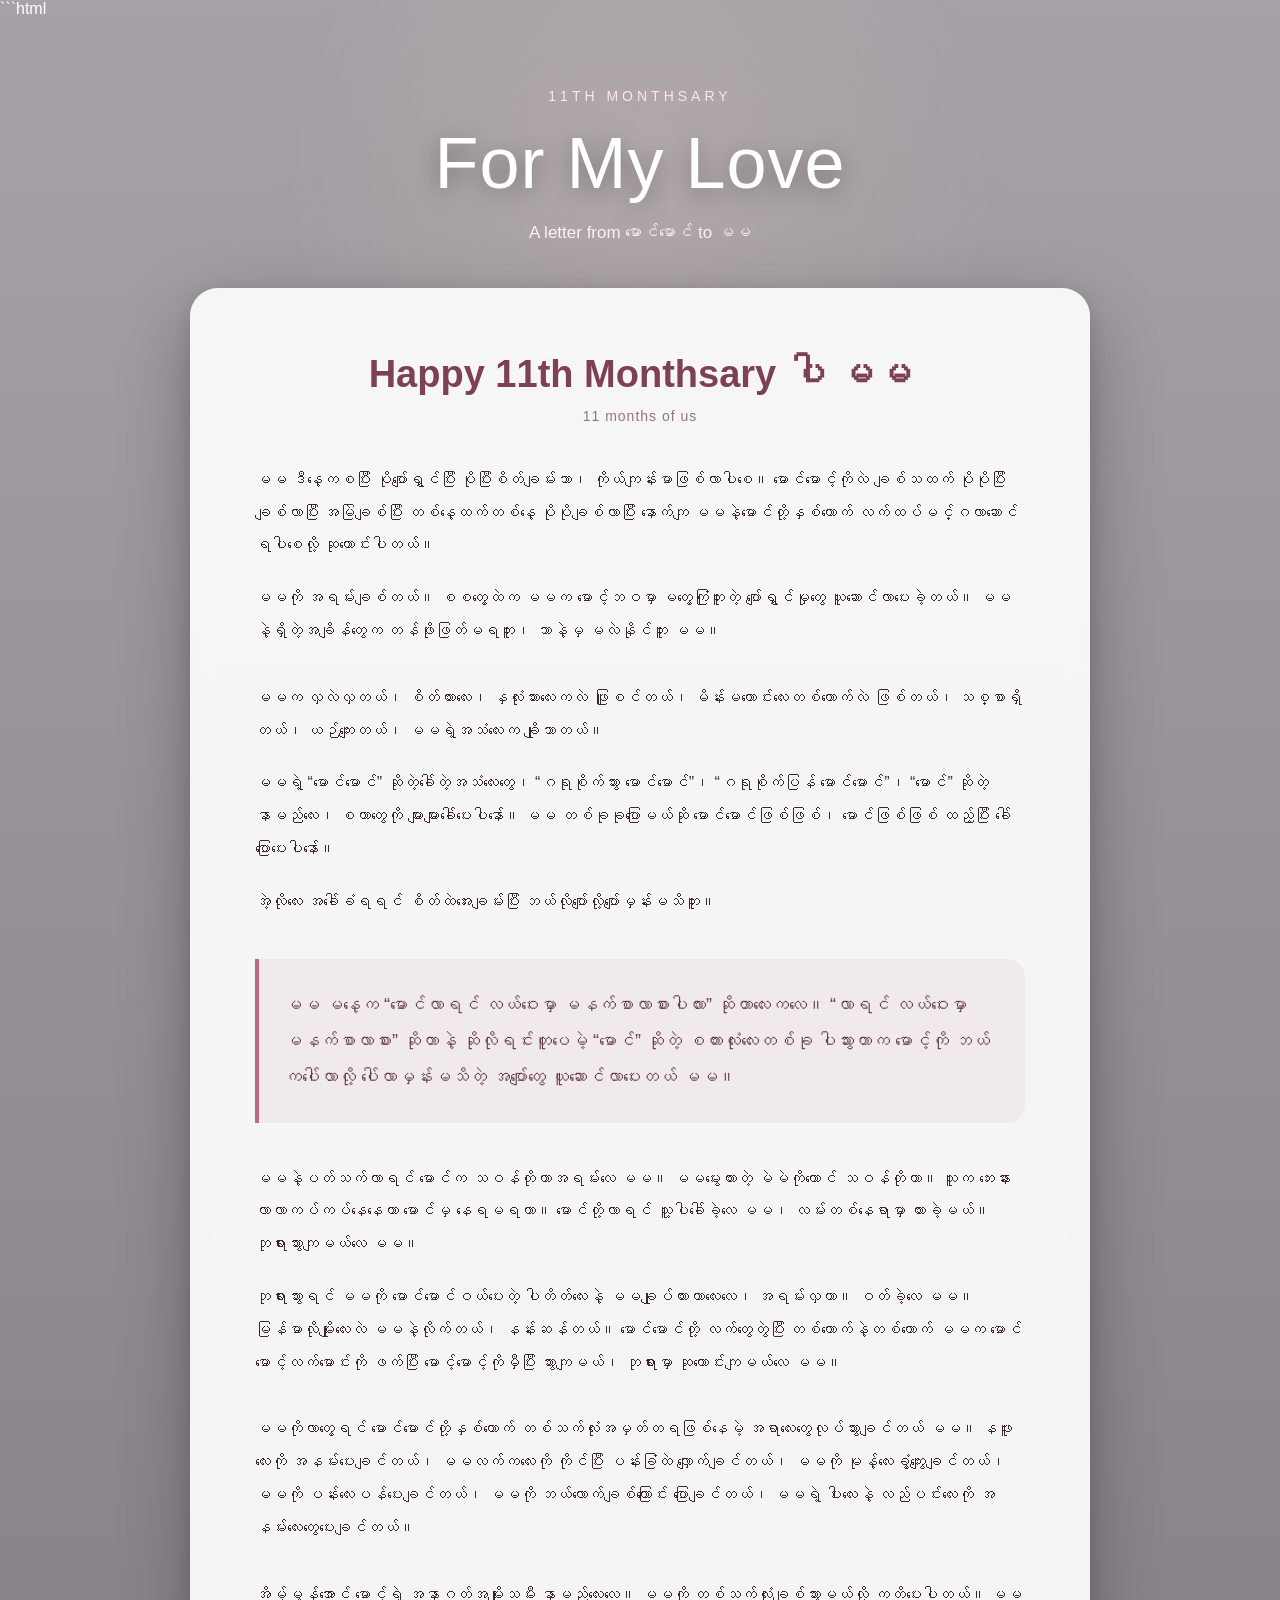
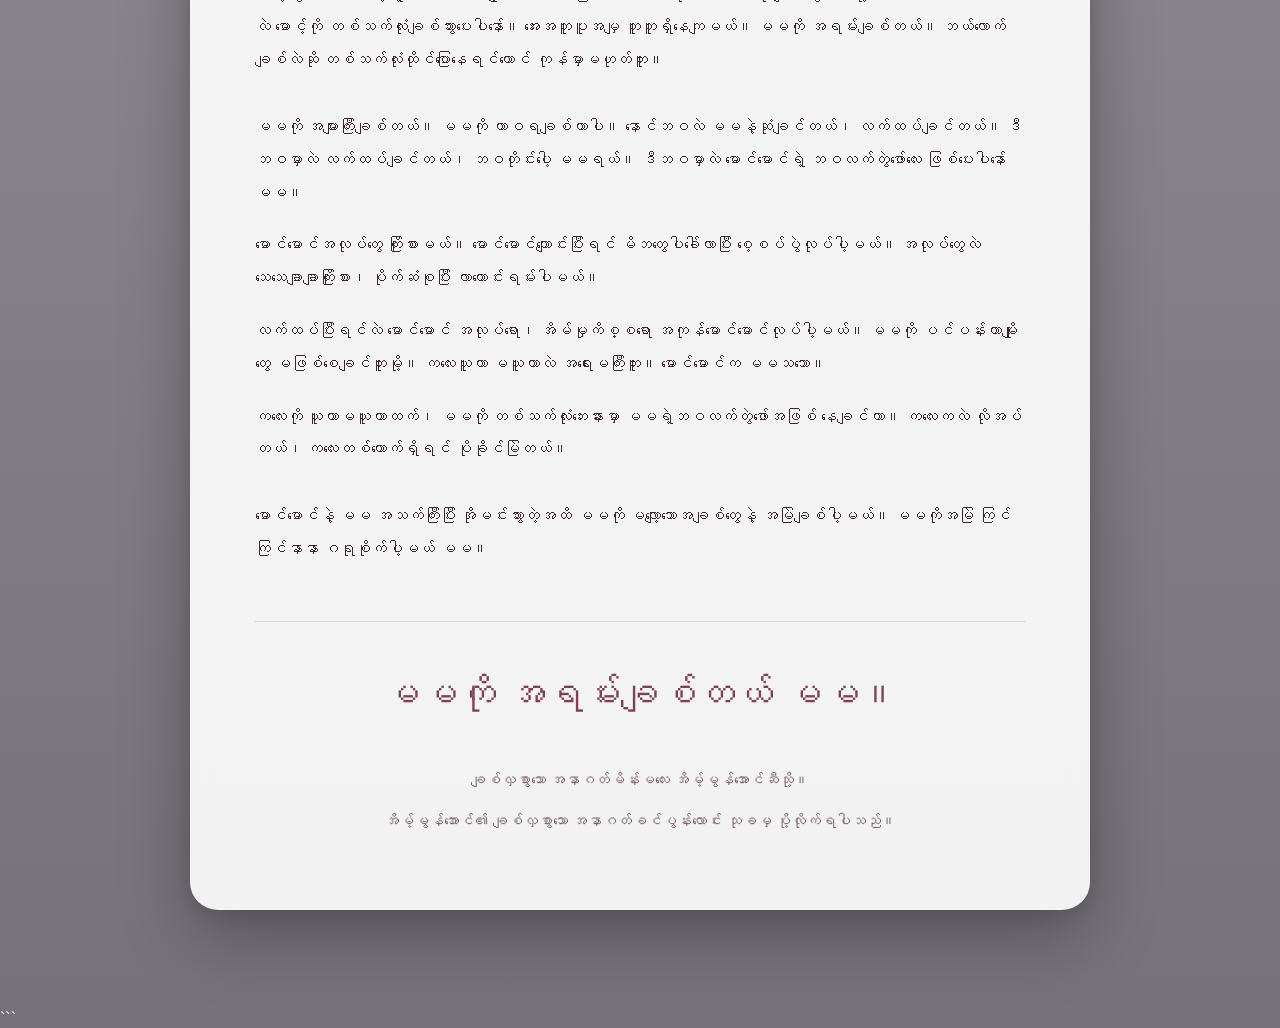
==== love.html @ 1c74883e "Add files via upload" ====
﻿```html
<!DOCTYPE html>
<html lang="my">

<head>
    <meta charset="UTF-8">
    <meta name="viewport" content="width=device-width, initial-scale=1.0">

    <title>For My Love | 11th Monthsary</title>

    <style>

        * {
            margin: 0;
            padding: 0;
            box-sizing: border-box;
        }

        html {
            scroll-behavior: smooth;
        }

        body {
            font-family: "Noto Sans Myanmar", "Myanmar Text", sans-serif;
            color: #fff;
            min-height: 100vh;
            background:
                linear-gradient(
                    rgba(20, 10, 25, 0.38),
                    rgba(20, 10, 25, 0.58)
                ),
                url("love-bg.jpg") center center / cover fixed no-repeat;
        }

        /* Soft overlay */

        body::before {
            content: "";
            position: fixed;
            inset: 0;
            background:
                radial-gradient(
                    circle at 50% 20%,
                    rgba(255, 220, 190, 0.16),
                    transparent 38%
                );
            pointer-events: none;
            z-index: -1;
        }

        /* Main */

        .page {
            width: 100%;
            min-height: 100vh;
            padding: 70px 20px 100px;
        }

        .container {
            width: min(900px, 100%);
            margin: auto;
        }

        /* Header */

        .intro {
            text-align: center;
            margin-bottom: 45px;
            animation: fadeDown 1.2s ease;
        }

        .small-title {
            font-size: 14px;
            letter-spacing: 4px;
            text-transform: uppercase;
            color: #ffe5ee;
            margin-bottom: 18px;
        }

        .intro h1 {
            font-size: clamp(38px, 7vw, 72px);
            font-weight: 500;
            letter-spacing: 1px;
            line-height: 1.15;
            text-shadow: 0 5px 25px rgba(0,0,0,0.35);
        }

        .intro p {
            margin-top: 18px;
            font-size: 17px;
            color: #fff1f5;
        }

        /* Letter */

        .letter {
            background: rgba(255, 255, 255, 0.91);
            color: #3b2630;
            border-radius: 28px;
            padding: clamp(28px, 6vw, 65px);
            box-shadow:
                0 25px 70px rgba(0, 0, 0, 0.28),
                0 5px 20px rgba(0, 0, 0, 0.12);

            backdrop-filter: blur(10px);
            -webkit-backdrop-filter: blur(10px);

            animation: fadeUp 1.3s ease;
        }

        .letter-top {
            text-align: center;
            margin-bottom: 40px;
        }

        .letter-top h2 {
            font-size: clamp(25px, 5vw, 38px);
            font-weight: 600;
            color: #7d4054;
            margin-bottom: 12px;
        }

        .letter-top span {
            display: block;
            font-size: 14px;
            color: #96727d;
            letter-spacing: 1px;
        }

        /* Sections */

        .section {
            margin-bottom: 34px;
        }

        .section p {
            font-size: 16px;
            line-height: 2.05;
            margin-bottom: 20px;
            text-align: left;
        }

        .section p:last-child {
            margin-bottom: 0;
        }

        /* Important sentence */

        .highlight {
            margin: 40px 0;
            padding: 28px 25px;
            border-left: 4px solid #b86b83;
            background: rgba(184, 107, 131, 0.08);
            border-radius: 0 18px 18px 0;
        }

        .highlight p {
            margin: 0;
            font-size: 18px;
            line-height: 2;
            color: #633b49;
        }

        /* Ending */

        .ending {
            text-align: center;
            margin-top: 55px;
            padding-top: 38px;
            border-top: 1px solid rgba(125, 64, 84, 0.2);
        }

        .ending-main {
            font-size: clamp(24px, 5vw, 38px);
            color: #7d4054;
            line-height: 1.8;
            margin-bottom: 35px;
        }

        .signature {
            font-size: 15px;
            line-height: 2.2;
            color: #745560;
        }

        .signature p {
            margin-bottom: 8px;
        }

        /* Bottom */

        .bottom {
            text-align: center;
            margin-top: 45px;
        }

        .bottom a {
            display: inline-block;
            padding: 14px 28px;
            border: 1px solid rgba(255,255,255,0.7);
            border-radius: 999px;
            color: white;
            text-decoration: none;
            background: rgba(60, 25, 40, 0.3);
            backdrop-filter: blur(8px);
            transition: 0.3s ease;
        }

        .bottom a:hover {
            background: rgba(255,255,255,0.18);
            transform: translateY(-3px);
        }

        /* Animations */

        @keyframes fadeDown {

            from {
                opacity: 0;
                transform: translateY(-25px);
            }

            to {
                opacity: 1;
                transform: translateY(0);
            }
        }

        @keyframes fadeUp {

            from {
                opacity: 0;
                transform: translateY(35px);
            }

            to {
                opacity: 1;
                transform: translateY(0);
            }
        }

        /* Mobile */

        @media (max-width: 600px) {

            .page {
                padding: 45px 13px 70px;
            }

            .intro {
                margin-bottom: 30px;
            }

            .intro p {
                font-size: 15px;
            }

            .letter {
                padding: 27px 20px;
                border-radius: 22px;
            }

            .section p {
                font-size: 15px;
                line-height: 2;
            }

            .highlight {
                padding: 22px 18px;
                margin: 30px 0;
            }

            .highlight p {
                font-size: 16px;
            }

            .signature {
                font-size: 14px;
            }
        }

    </style>
</head>

<body>

    <main class="page">

        <div class="container">

            <header class="intro">

                <div class="small-title">
                    11th Monthsary
                </div>

                <h1>
                    For My Love
                </h1>

                <p>
                    A letter from မောင်မောင် to မမ
                </p>

            </header>


            <article class="letter">

                <div class="letter-top">

                    <h2>
                        Happy 11th Monthsary ပါ မမ
                    </h2>

                    <span>
                        11 months of us
                    </span>

                </div>


                <section class="section">

                    <p>
                        မမ ဒီနေ့ကစပြီး ပိုပျော်ရွှင်ပြီး ပိုပြီးစိတ်ချမ်းသာ၊ ကိုယ်ကျန်းမာဖြစ်လာပါစေ။
                        မောင်မောင့်ကိုလဲ ချစ်သထက် ပိုပိုပြီးချစ်လာပြီး အမြဲချစ်ပြီး
                        တစ်နေ့ထက်တစ်နေ့ ပိုပိုချစ်လာပြီး နောက်ကျ မမနဲ့မောင်တို့နှစ်ယောက်
                        လက်ထပ်မင်္ဂလာဆောင်ရပါစေလို့ ဆုတောင်းပါတယ်။
                    </p>

                    <p>
                        မမကို အရမ်းချစ်တယ်။ စစတွေ့ထဲက မမက မောင့်ဘဝမှာ မတွေ့ကြုံဘူးတဲ့
                        ပျော်ရွှင်မှုတွေ ယူဆောင်လာပေးခဲ့တယ်။ မမနဲ့ရှိတဲ့အချိန်တွေက
                        တန်ဖိုးဖြတ်မရဘူး၊ ဘာနဲ့မှ မလဲနိုင်ဘူး မမ။
                    </p>

                </section>


                <section class="section">

                    <p>
                        မမက လှလဲလှတယ်၊ စိတ်ထားလေး၊ နှလုံးသားလေးကလဲ ဖြူစင်တယ်၊
                        မိန်းမကောင်းလေးတစ်ယောက်လဲ ဖြစ်တယ်၊ သစ္စာရှိတယ်၊ ယဉ်ကျေးတယ်၊
                        မမရဲ့အသံလေးက ချိုသာတယ်။
                    </p>

                    <p>
                        မမရဲ့ “မောင်မောင်” ဆိုတဲ့ခေါ်တဲ့အသံလေးတွေ၊
                        “ဂရုစိုက်သွား မောင်မောင်”၊ “ဂရုစိုက်ပြန် မောင်မောင်”၊
                        “မောင်” ဆိုတဲ့ နာမည်လေး၊ စတာတွေကို များများခေါ်ပေးပါနော်။
                        မမ တစ်ခုခုပြောမယ်ဆို မောင်မောင်ဖြစ်ဖြစ်၊ မောင်ဖြစ်ဖြစ်
                        ထည့်ပြီး ခေါ်ပြောပေးပါနော်။
                    </p>

                    <p>
                        အဲ့လိုလေး အခေါ်ခံရရင် စိတ်ထဲအေးချမ်းပြီး
                        ဘယ်လိုပျော်လို့ပျော်မှန်းမသိဘူး။
                    </p>

                </section>


                <div class="highlight">

                    <p>
                        မမ မနေ့က “မောင်လာရင် လယ်ဝေးမှာ မနက်စာလာစားပါလား”
                        ဆိုတာလေးကလေ။ “လာရင် လယ်ဝေးမှာ မနက်စာလာစား” ဆိုတာနဲ့
                        ဆိုလိုရင်းတူပေမဲ့ “မောင်” ဆိုတဲ့ စကားလုံးလေးတစ်ခု ပါသွားတာက
                        မောင့်ကို ဘယ်ကပေါ်လာလို့ ပေါ်လာမှန်းမသိတဲ့ အပျော်တွေ
                        ယူဆောင်လာပေးတယ် မမ။
                    </p>

                </div>


                <section class="section">

                    <p>
                        မမနဲ့ပတ်သက်လာရင် မောင်က သဝန်တိုတာအရမ်းလေ မမ။
                        မမမွေးထားတဲ့ မဲမဲကိုတောင် သဝန်တိုတာ။
                        သူက ဘေးနားလာလာကပ်ကပ်နေနေတာ မောင်မှ နေရမရတာ။
                        မောင်တို့လာရင် သူ့ပါခေါ်ခဲ့လေ မမ၊ လမ်းတစ်နေရာမှာ ထားခဲ့မယ်။
                        ဘုရားသွားကျမယ်လေ မမ။
                    </p>

                    <p>
                        ဘုရားသွားရင် မမကို မောင်မောင်ဝယ်ပေးတဲ့ ပါတိတ်လေးနဲ့
                        မမချုပ်ထားတာလေးလေ၊ အရမ်းလှတာ။ ဝတ်ခဲ့လေ မမ။
                        မြန်မာလိုမျိုးလေးလဲ မမနဲ့လိုက်တယ်၊ နန်းဆန်တယ်။
                        မောင်မောင်တို့ လက်တွေတွဲပြီး တစ်ယောက်နဲ့တစ်ယောက်
                        မမက မောင်မောင့်လက်မောင်းကို ဖက်ပြီး မောင့်မောင့်ကိုမှီပြီး
                        သွားကျမယ်၊ ဘုရားမှာ ဆုတောင်းကျမယ်လေ မမ။
                    </p>

                </section>


                <section class="section">

                    <p>
                        မမကိုလာတွေ့ရင် မောင်မောင်တို့နှစ်ယောက်
                        တစ်သက်လုံးအမှတ်တရဖြစ်နေမဲ့ အရာလေးတွေလုပ်သွားချင်တယ် မမ။
                        နဖူးလေးကို အနမ်းပေးချင်တယ်၊ မမလက်ကလေးကို ကိုင်ပြီး
                        ပန်းခြံထဲ လျှောက်ချင်တယ်၊ မမကို မုန့်လေးခွံ့ကျွေးချင်တယ်၊
                        မမကို ပန်းလေးပန်ပေးချင်တယ်၊ မမကို ဘယ်လောက်ချစ်ကြောင်း
                        ပြောချင်တယ်၊ မမရဲ့ ပါးလေးနဲ့ လည်ပင်းလေးကို
                        အနမ်းလေးတွေပေးချင်တယ်။
                    </p>

                </section>


                <section class="section">

                    <p>
                        အိမ့်မွန်အောင် မောင့်ရဲ့ အနာဂတ်အမျိုးသမီး နာမည်လေးလေ။
                        မမကို တစ်သက်လုံးချစ်သွားမယ်လို့ ကတိပေးပါတယ်။
                        မမလဲ မောင့်ကို တစ်သက်လုံးချစ်သွားပေးပါနော်။
                        အေးအတူပူအမျှ တူတူရှိနေကျမယ်။
                        မမကို အရမ်းချစ်တယ်။
                        ဘယ်လောက်ချစ်လဲဆို တစ်သက်လုံးထိုင်ပြောနေရင်တောင်
                        ကုန်မှာမဟုတ်ဘူး။
                    </p>

                </section>


                <section class="section">

                    <p>
                        မမကို အများကြီးချစ်တယ်။ မမကို ထာဝရချစ်တာပါ။
                        နောင်ဘဝလဲ မမနဲ့ဆုံချင်တယ်၊ လက်ထပ်ချင်တယ်။
                        ဒီဘဝမှာလဲ လက်ထပ်ချင်တယ်၊ ဘဝတိုင်းပေါ့ မမရယ်။
                        ဒီဘဝမှာလဲ မောင်မောင်ရဲ့ ဘဝလက်တွဲဖော်လေး
                        ဖြစ်ပေးပါနော် မမ။
                    </p>

                    <p>
                        မောင်မောင်အလုပ်တွေ ကြိုးစားမယ်။
                        မောင်မောင်ကျောင်းပြီးရင် မိဘတွေပါခေါ်လာပြီး
                        စေ့စပ်ပွဲလုပ်ပါ့မယ်။ အလုပ်တွေလဲ သေသေချာချာကြိုးစား၊
                        ပိုက်ဆံစုပြီး လာတောင်းရမ်းပါမယ်။
                    </p>

                    <p>
                        လက်ထပ်ပြီးရင်လဲ မောင်မောင် အလုပ်ရော၊ အိမ်မှုကိစ္စရော
                        အကုန်မောင်မောင်လုပ်ပါ့မယ်။
                        မမကို ပင်ပန်းတာမျိုးတွေ မဖြစ်စေချင်ဘူးမို့။
                        ကလေးယူတာ မယူတာလဲ အရေးမကြီးဘူး။
                        မောင်မောင်က မမသဘော။
                    </p>

                    <p>
                        ကလေးကို ယူတာမယူတာထက်၊ မမကို တစ်သက်လုံးဘေးနားမှာ
                        မမရဲ့ဘဝလက်တွဲဖော်အဖြစ် နေချင်တာ။
                        ကလေးကလဲ လိုအပ်တယ်၊ ကလေးတစ်ယောက်ရှိရင် ပိုခိုင်မြဲတယ်။
                    </p>

                </section>


                <section class="section">

                    <p>
                        မောင်မောင်နဲ့ မမ အသက်ကြီးပြီး အိုမင်းသွားတဲ့အထိ
                        မမကို မလျော့သောအချစ်တွေနဲ့ အမြဲချစ်ပါ့မယ်။
                        မမကိုအမြဲ ကြင်ကြင်နာနာ ဂရုစိုက်ပါ့မယ် မမ။
                    </p>

                </section>


                <div class="ending">

                    <div class="ending-main">
                        မမကို အရမ်းချစ်တယ် မမ။
                    </div>

                    <div class="signature">

                        <p>
                            ချစ်လှစွာသော အနာဂတ်မိန်းမလေး
                            အိမ့်မွန်အောင်ဆီသို့။
                        </p>

                        <p>
                            အိမ့်မွန်အောင်၏ ချစ်လှစွာသော
                            အနာဂတ်ခင်ပွန်းလောင်း သုခမှ ပို့လိုက်ရပါသည်။
                        </p>

                    </div>

                </div>

            </article>


        </div>

    </main>

</body>

</html>
```
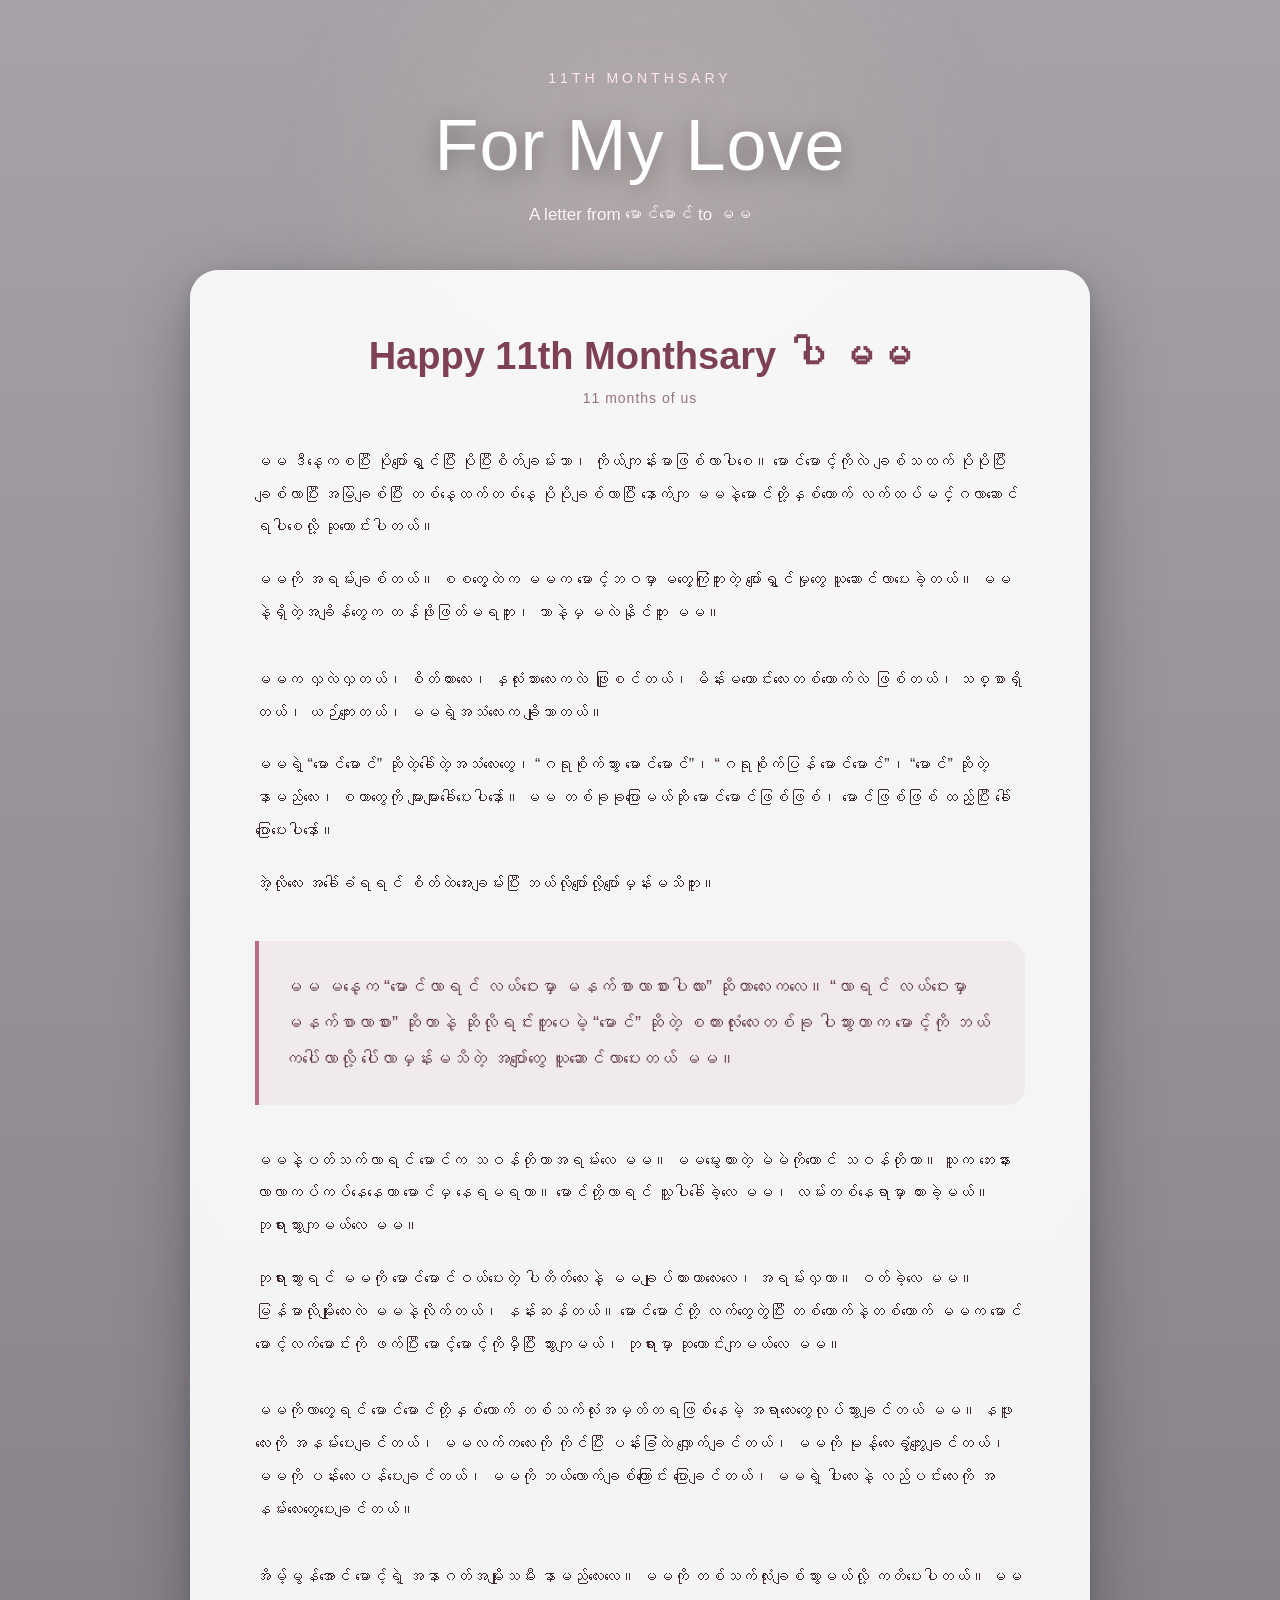
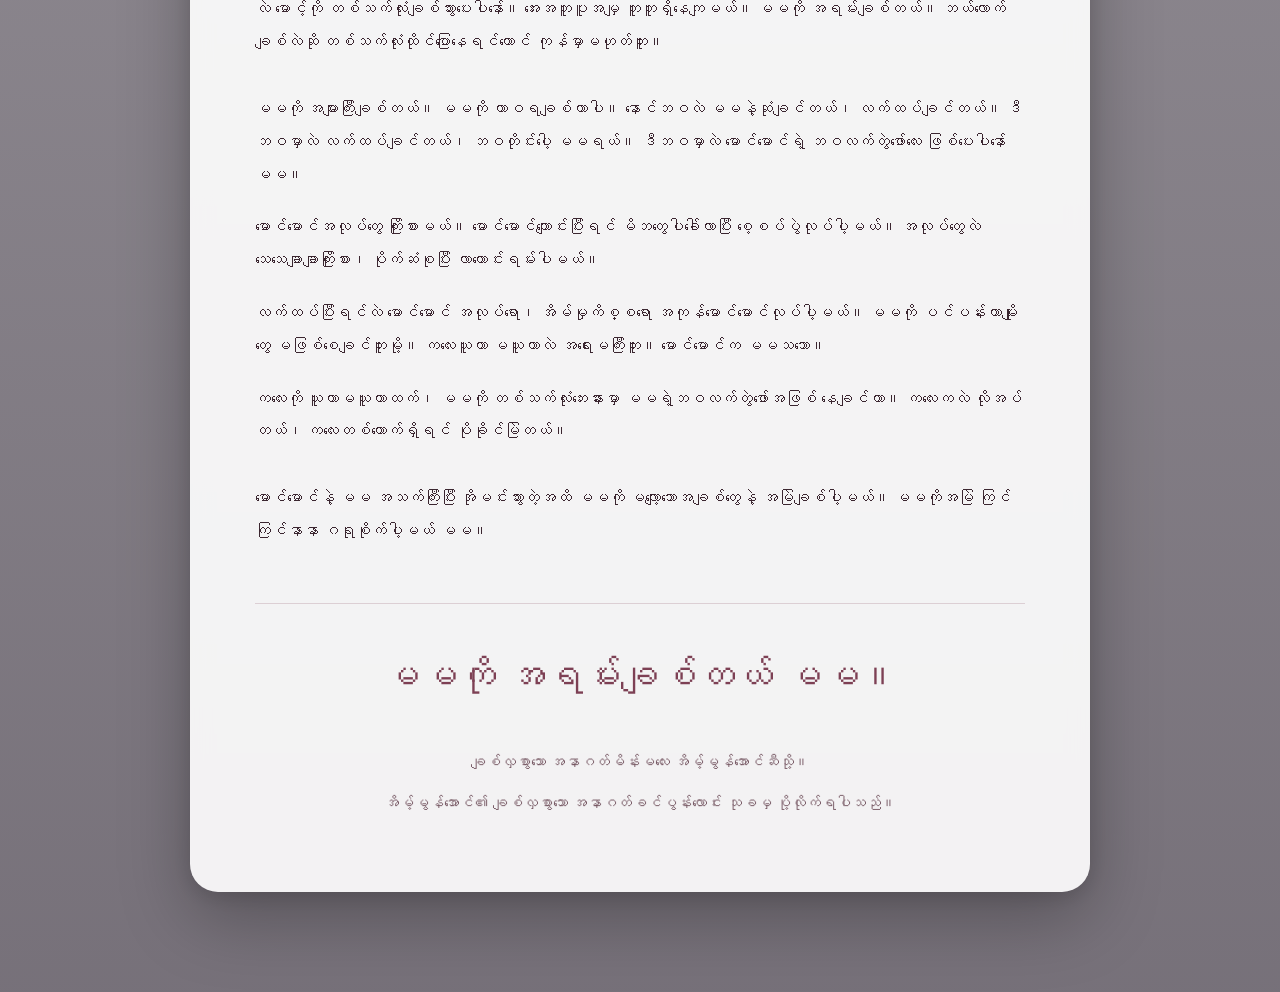
==== commit b5e07835: "Update love.html" ====
--- a/love.html
+++ b/love.html
@@ -1,4 +1,4 @@
-﻿```html
+﻿
 <!DOCTYPE html>
 <html lang="my">
 
@@ -504,4 +504,4 @@
 </body>
 
 </html>
-```
+
